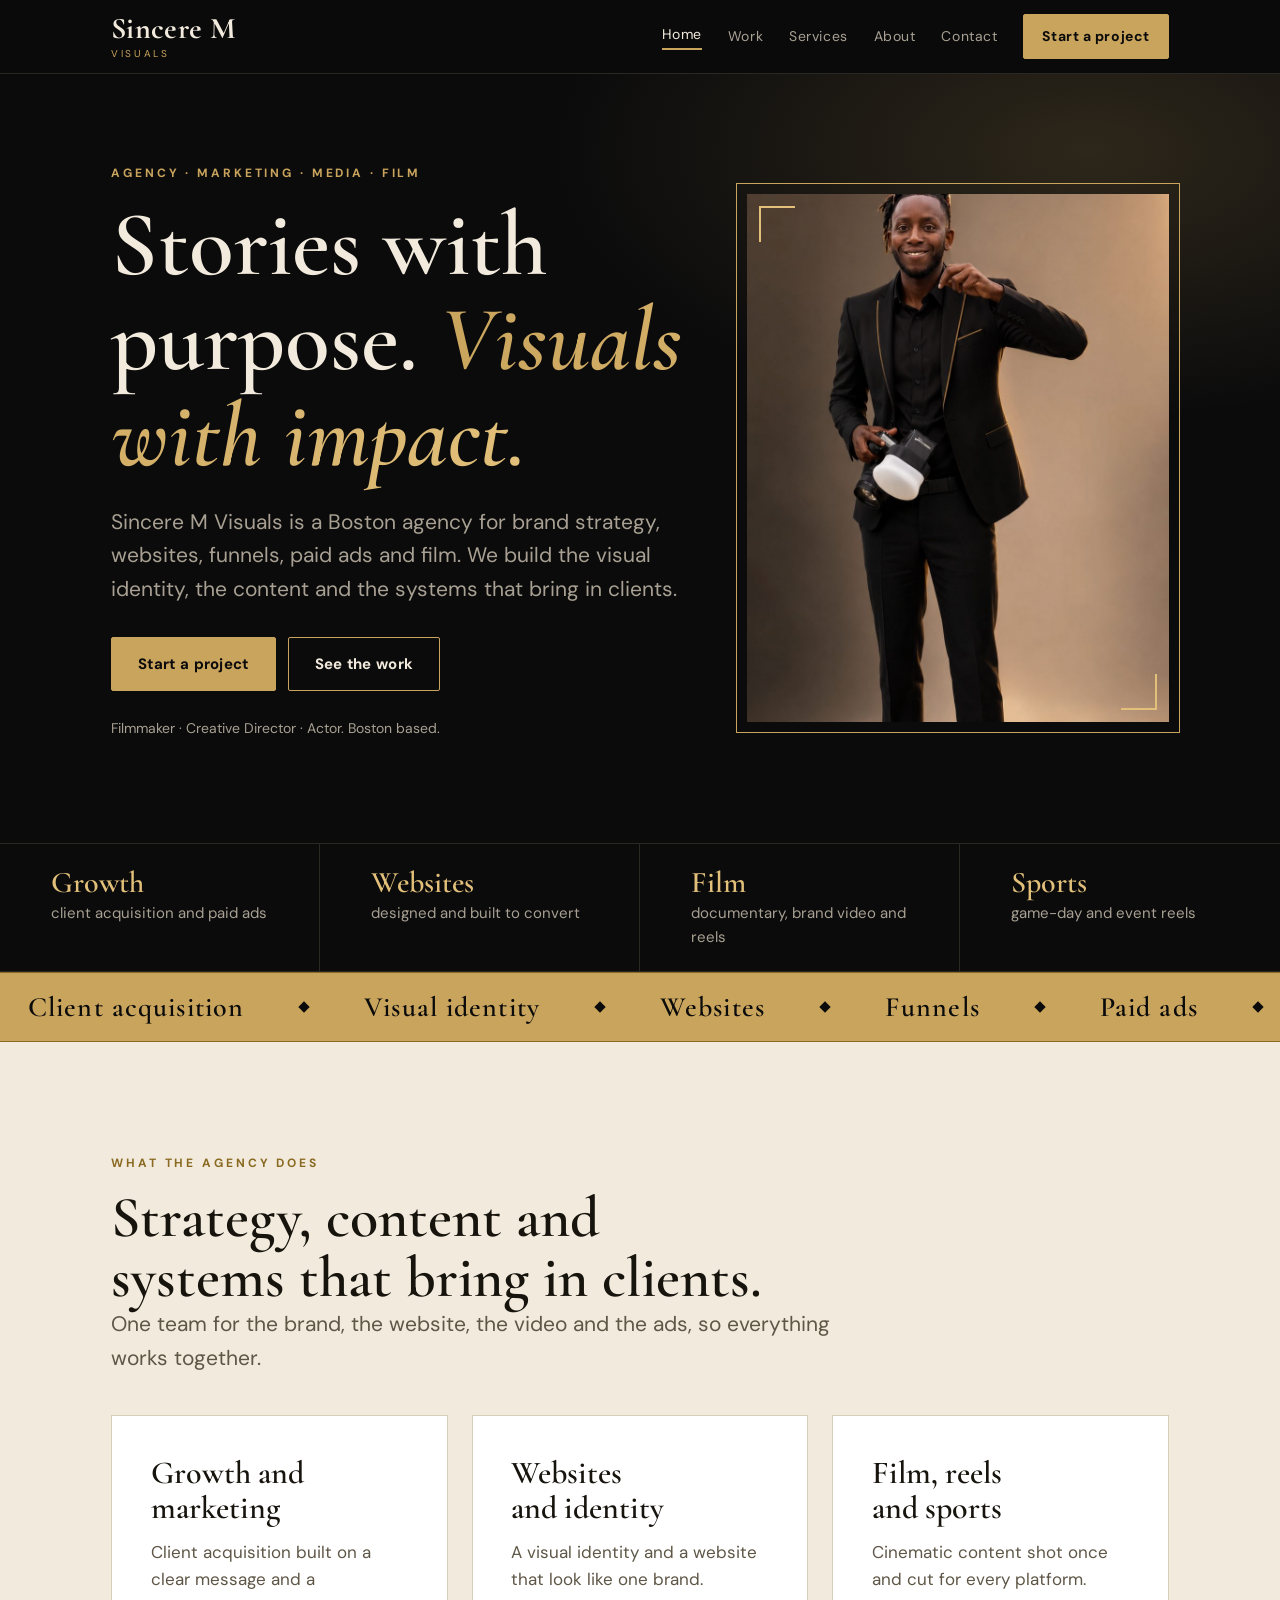
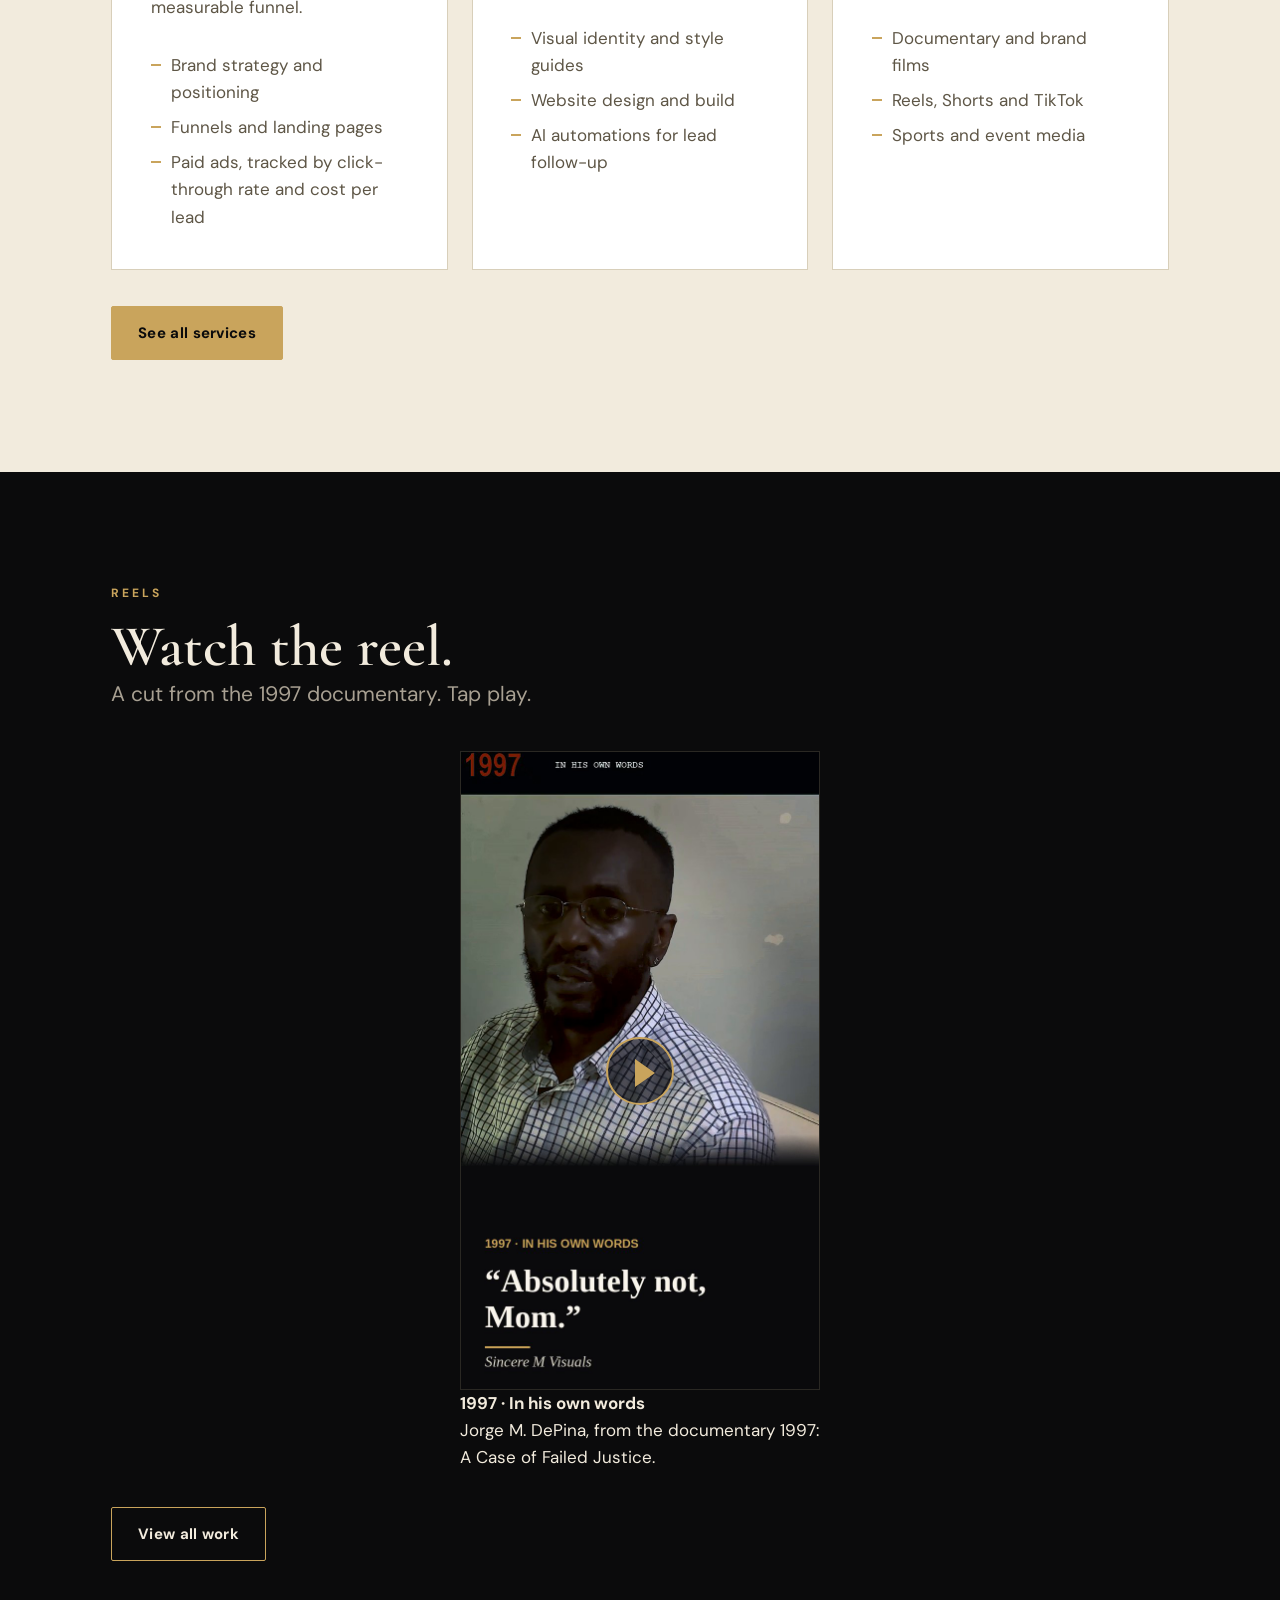
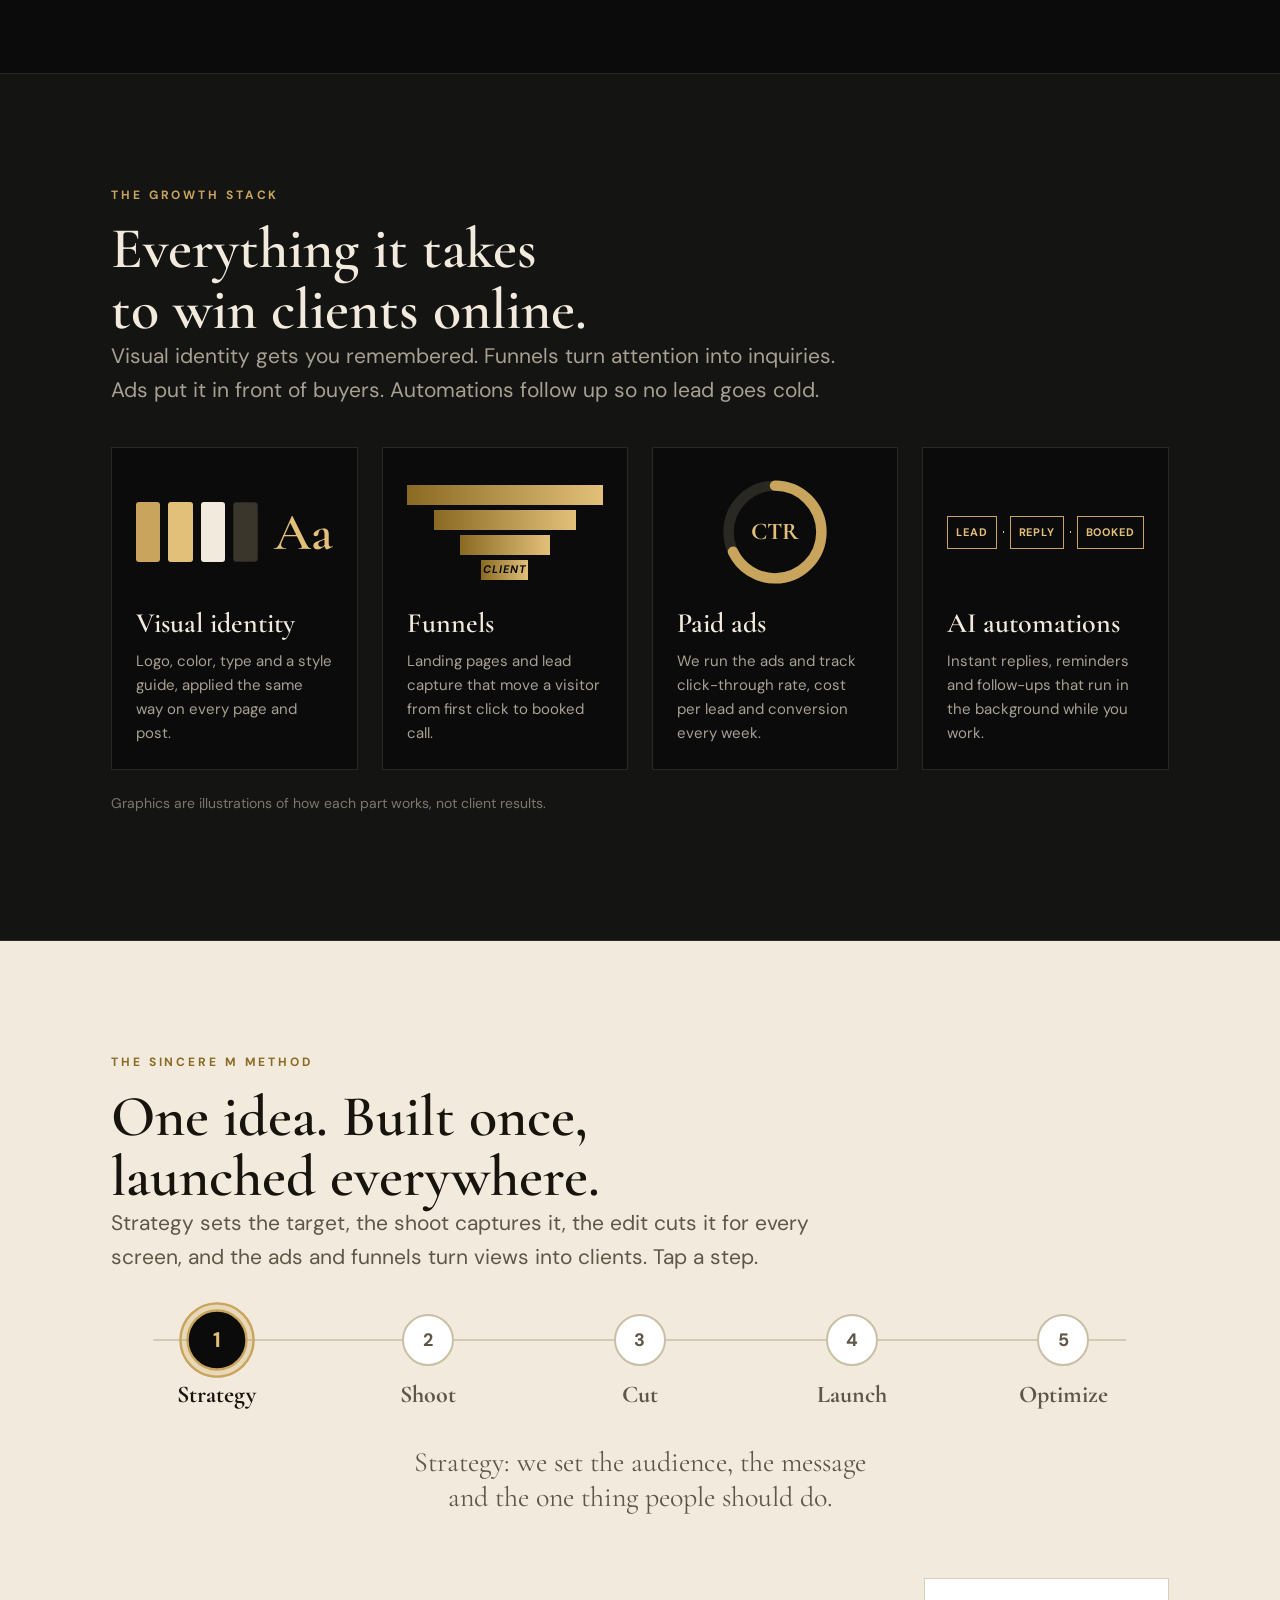
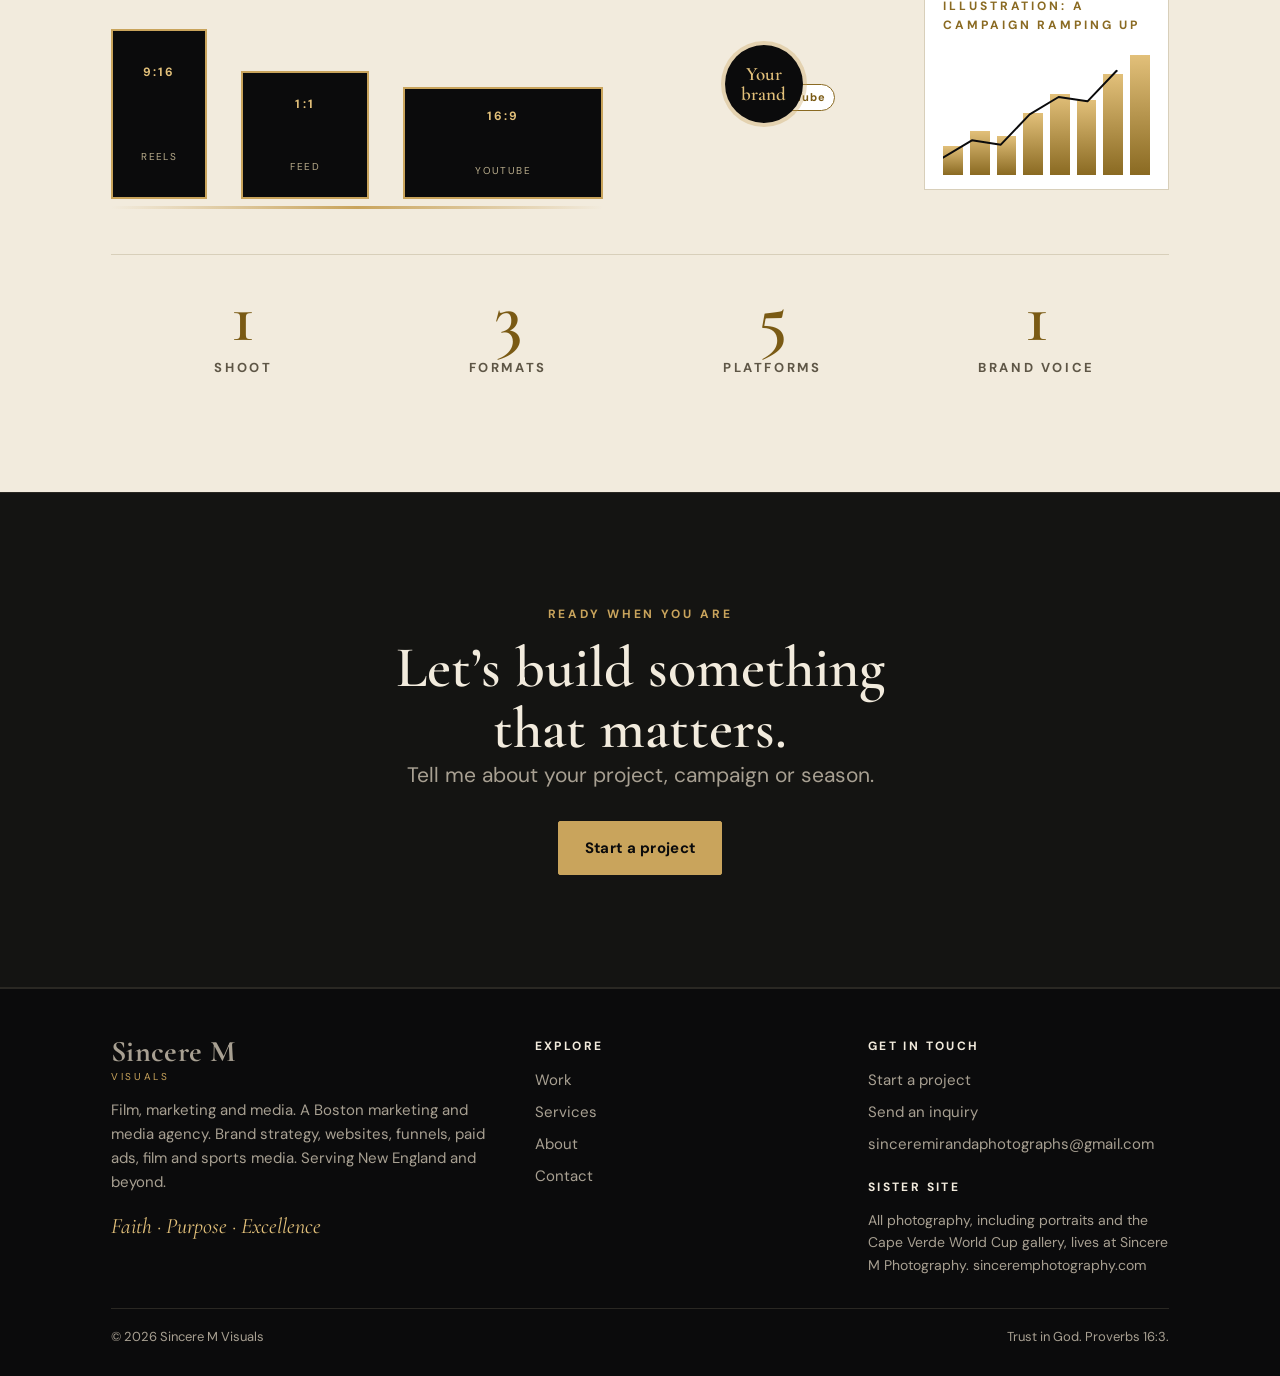
==== sinceremvisuals/index.html @ 5861ddfc "Add files via upload" ====
<!doctype html>
<html lang="en">
<head>
<meta charset="utf-8">
<meta name="viewport" content="width=device-width,initial-scale=1,viewport-fit=cover">
<title>Sincere M Visuals | Boston Marketing, Web and Media Agency</title>
<meta name="description" content="Sincere M Visuals is a Boston agency for brand strategy, websites, funnels, paid ads, film and sports media.">
<link rel="canonical" href="https://www.sinceremvisuals.com/">
<meta property="og:title" content="Sincere M Visuals | Boston Marketing, Web and Media Agency">
<meta property="og:description" content="Sincere M Visuals is a Boston agency for brand strategy, websites, funnels, paid ads, film and sports media.">
<meta property="og:type" content="website">
<meta property="og:image" content="https://www.sinceremvisuals.com/img/portrait.jpg">
<meta name="theme-color" content="#0B0B0C">
<link rel="icon" href="img/logo.png">
<link rel="preconnect" href="https://fonts.googleapis.com"><link rel="preconnect" href="https://fonts.gstatic.com" crossorigin><link rel="stylesheet" href="https://fonts.googleapis.com/css2?family=Cormorant+Garamond:ital,wght@0,500;0,600;0,700;1,500;1,600&family=DM+Sans:wght@400;500;700&display=swap">
<link rel="stylesheet" href="css/style.css">
</head>
<body>
<a class="skip" href="#main">Skip to content</a>

<header class="site"><div class="wrap">
  <a class="brand" href="index.html" aria-label="Sincere M Visuals home"><b>Sincere M</b><small>Visuals</small></a>
  <button class="menu-btn" id="menu-btn" type="button" aria-expanded="false" aria-controls="main-nav">Menu</button>
  <nav class="main" id="main-nav" aria-label="Primary"><a href="index.html" aria-current="page">Home</a><a href="work.html">Work</a><a href="services.html">Services</a><a href="about.html">About</a><a href="contact.html">Contact</a><a class="btn small nav-cta" href="contact.html" style="color:#0B0B0C">Start a project</a></nav>
</div></header>
<main id="main">

<section class="hero"><div class="wrap">
  <div>
    <p class="eyebrow">Agency · Marketing · Media · Film</p>
    <h1>Stories with purpose. <em>Visuals with impact.</em></h1>
    <p class="lede">Sincere M Visuals is a Boston agency for brand strategy, websites, funnels, paid ads and film. We build the visual identity, the content and the systems that bring in clients.</p>
    <div class="row"><a class="btn" href="contact.html">Start a project</a><a class="btn ghost" href="work.html">See the work</a></div>
    <p class="where">Filmmaker · Creative Director · Actor. Boston based.</p>
  </div>
  <div class="frame"><img src="img/portrait.jpg" alt="Sincere M in a black suit holding a camera with a flash" width="900" height="1200"></div>
</div></section>
<div class="facts">
  <div><b>Growth</b>client acquisition and paid ads</div>
  <div><b>Websites</b>designed and built to convert</div>
  <div><b>Film</b>documentary, brand video and reels</div>
  <div><b>Sports</b>game-day and event reels</div>
</div>
<div class="ticker" aria-hidden="true"><div class="tk"><span>Client acquisition</span><span>Visual identity</span><span>Websites</span><span>Funnels</span><span>Paid ads</span><span>Click-through rate</span><span>AI automations</span><span>Film and reels</span><span>Sports media</span><span>Client acquisition</span><span>Visual identity</span><span>Websites</span><span>Funnels</span><span>Paid ads</span><span>Click-through rate</span><span>AI automations</span><span>Film and reels</span><span>Sports media</span></div></div>

<section class="band paper"><div class="wrap">
  <div class="band-head"><p class="eyebrow">What the agency does</p><h2>Strategy, content and systems that bring in clients.</h2>
    <p class="lede">One team for the brand, the website, the video and the ads, so everything works together.</p></div>
  <div class="grid g3">
    <article class="door"><h3>Growth and marketing</h3><p>Client acquisition built on a clear message and a measurable funnel.</p><ul><li>Brand strategy and positioning</li><li>Funnels and landing pages</li><li>Paid ads, tracked by click-through rate and cost per lead</li></ul></article>
    <article class="door"><h3>Websites and identity</h3><p>A visual identity and a website that look like one brand.</p><ul><li>Visual identity and style guides</li><li>Website design and build</li><li>AI automations for lead follow-up</li></ul></article>
    <article class="door"><h3>Film, reels and sports</h3><p>Cinematic content shot once and cut for every platform.</p><ul><li>Documentary and brand films</li><li>Reels, Shorts and TikTok</li><li>Sports and event media</li></ul></article>
  </div>
  <div class="row" style="margin-top:36px"><a class="btn" href="services.html">See all services</a></div>
</div></section>

<section class="band"><div class="wrap">
  <div class="band-head"><p class="eyebrow">Reels</p><h2>Watch the reel.</h2>
    <p class="lede">A cut from the 1997 documentary. Tap play.</p></div>
  <div class="reels"><article class="reel"><div class="rwrap"><button type="button" class="rplay" data-src="img/reel-1997-quote.mp4" data-poster="img/cover-1997-quote.jpg" aria-label="Play reel: “Absolutely not, Mom.”"><img src="img/cover-1997-quote.jpg" alt="Reel cover: “Absolutely not, Mom.”" loading="lazy"><i aria-hidden="true"></i></button></div><p><b>1997 · In his own words</b><br>Jorge M. DePina, from the documentary 1997: A Case of Failed Justice.</p></article></div>
  <div class="row" style="margin-top:36px"><a class="btn ghost" href="work.html">View all work</a></div>
</div></section>

<section class="band alt gstack" id="stack" data-inview><div class="wrap">
  <div class="band-head"><p class="eyebrow">The growth stack</p><h2>Everything it takes to win clients online.</h2>
    <p class="lede">Visual identity gets you remembered. Funnels turn attention into inquiries. Ads put it in front of buyers. Automations follow up so no lead goes cold.</p></div>
  <div class="grid g4 tiles">
    <article class="tile"><div class="viz v-id" aria-hidden="true"><i></i><i></i><i></i><i></i><b>Aa</b></div><h3>Visual identity</h3><p>Logo, color, type and a style guide, applied the same way on every page and post.</p></article>
    <article class="tile"><div class="viz v-fun" aria-hidden="true"><i style="--w:100%"></i><i style="--w:72%"></i><i style="--w:46%"></i><i style="--w:24%"><u>Client</u></i></div><h3>Funnels</h3><p>Landing pages and lead capture that move a visitor from first click to booked call.</p></article>
    <article class="tile"><div class="viz v-ctr" aria-hidden="true"><svg viewBox="0 0 100 100"><circle class="trk" cx="50" cy="50" r="40"/><circle class="arc" cx="50" cy="50" r="40" pathLength="100"/></svg><b>CTR</b></div><h3>Paid ads</h3><p>We run the ads and track click-through rate, cost per lead and conversion every week.</p></article>
    <article class="tile"><div class="viz v-auto" aria-hidden="true"><span>Lead</span><em></em><span>Reply</span><em></em><span>Booked</span></div><h3>AI automations</h3><p>Instant replies, reminders and follow-ups that run in the background while you work.</p></article>
  </div>
  <p class="fine" style="margin-top:22px;opacity:.7">Graphics are illustrations of how each part works, not client results.</p>
</div></section>

<section class="band paper engine" id="engine"><div class="wrap">
  <div class="band-head"><p class="eyebrow">The Sincere M method</p><h2>One idea. Built once, launched everywhere.</h2>
    <p class="lede">Strategy sets the target, the shoot captures it, the edit cuts it for every screen, and the ads and funnels turn views into clients. Tap a step.</p></div>
  <div class="pipe" data-pipe>
    <svg class="pipe-svg" viewBox="0 0 1000 120" preserveAspectRatio="none" aria-hidden="true"><path class="pl-base" d="M40 60 H960"/><path class="pl-fill" d="M40 60 H960" pathLength="100"/></svg>
    <ol class="steps5">
      <li><button type="button" class="node on" data-i="0"><i>1</i><b>Strategy</b></button></li>
      <li><button type="button" class="node" data-i="1"><i>2</i><b>Shoot</b></button></li>
      <li><button type="button" class="node" data-i="2"><i>3</i><b>Cut</b></button></li>
      <li><button type="button" class="node" data-i="3"><i>4</i><b>Launch</b></button></li>
      <li><button type="button" class="node" data-i="4"><i>5</i><b>Optimize</b></button></li>
    </ol>
    <p class="pipe-cap" aria-live="polite" data-cap></p>
  </div>
  <div class="stage">
    <div class="formats live" aria-hidden="true"><div class="fr v"><b>9:16</b><em>Reels</em></div><div class="fr s"><b>1:1</b><em>Feed</em></div><div class="fr w"><b>16:9</b><em>YouTube</em></div><span class="beam"></span></div>
    <div class="reach" aria-hidden="true"><span class="core">Your<br>brand</span><span class="ring r1"></span><span class="ring r2"></span><span class="ring r3"></span>
      <span class="orb o1">Reels</span><span class="orb o2">TikTok</span><span class="orb o3">Shorts</span><span class="orb o4">Feed</span><span class="orb o5">YouTube</span></div>
    <div class="meter" aria-hidden="true"><p class="eyebrow" style="margin:0 0 10px">Illustration: a campaign ramping up</p>
      <div class="bars"><i style="--h:22%"></i><i style="--h:34%"></i><i style="--h:30%"></i><i style="--h:48%"></i><i style="--h:62%"></i><i style="--h:58%"></i><i style="--h:78%"></i><i style="--h:92%"></i></div>
      <svg viewBox="0 0 200 60" class="trend" preserveAspectRatio="none"><polyline points="0,52 28,44 56,46 84,32 112,24 140,26 168,12 200,4" pathLength="100"/></svg></div>
  </div>
  <div class="counts"><div><b data-count="1">0</b><span>shoot</span></div><div><b data-count="3">0</b><span>formats</span></div><div><b data-count="5">0</b><span>platforms</span></div><div><b data-count="1">0</b><span>brand voice</span></div></div>
</div></section>

<section class="band alt cta"><div class="wrap">
  <p class="eyebrow">Ready when you are</p><h2>Let’s build something that matters.</h2><p class="lede" style="margin-inline:auto">Tell me about your project, campaign or season.</p>
  <div class="row"><a class="btn" href="contact.html">Start a project</a></div>
</div></section>
</main>
<footer class="site"><div class="wrap">
  <div class="cols">
    <div><a class="brand" href="index.html"><b>Sincere M</b><small>Visuals</small></a>
      <p style="margin-top:16px">Film, marketing and media. A Boston marketing and media agency. Brand strategy, websites, funnels, paid ads, film and sports media. Serving New England and beyond.</p>
      <p class="faith">Faith · Purpose · Excellence</p></div>
    <div><h4>Explore</h4><ul><li><a href="work.html">Work</a></li><li><a href="services.html">Services</a></li><li><a href="about.html">About</a></li><li><a href="contact.html">Contact</a></li></ul></div>
    <div><h4>Get in touch</h4><ul><li><a href="contact.html">Start a project</a></li><li><a href="contact.html">Send an inquiry</a></li><li>sinceremirandaphotographs@gmail.com</li></ul>
      <h4 style="margin-top:22px">Sister site</h4><p style="font-size:14px;margin:0">All photography, including portraits and the Cape Verde World Cup gallery, lives at Sincere M Photography. <a href="https://www.sinceremphotography.com" target="_blank" rel="noopener">sinceremphotography.com</a></p></div>
  </div>
  <div class="legal"><span>© <span data-year>2026</span> Sincere M Visuals</span><span>Trust in God. Proverbs 16:3.</span></div>
</div></footer>
<script>window.SITE={email:"sinceremirandaphotographs@gmail.com",formEndpoint:""};</script>
<script src="js/site.js"></script>

</body>
</html>
---- sinceremvisuals/css/style.css ----
/* Sincere M site. Black, ivory and gold. Cormorant Garamond for display, DM Sans for text.
   Layout: sticky header, full-width bands that alternate dark and ivory, one wide column (max 1160px). */
:root{
  --bg:#0B0B0C; --bg2:#141412; --line:#2A2823; --ink:#F2EBDD; --muted:#A8A092;
  --gold:#C9A45C; --gold-hi:#E2C07A; --gold-ink:#0B0B0C;
  --paper:#F2EBDD; --paper-ink:#17140E; --paper-muted:#5E5646; --paper-line:#D8CFBA;
  --serif:'Cormorant Garamond',Georgia,serif; --sans:'DM Sans',system-ui,-apple-system,'Segoe UI',sans-serif;
  --pad:clamp(16px,4vw,56px); color-scheme:dark;
}
*{box-sizing:border-box}
html{scroll-behavior:smooth;-webkit-text-size-adjust:100%}
body{margin:0;background:var(--bg);color:var(--ink);font-family:var(--sans);font-size:17px;line-height:1.6}
img,video,svg{max-width:100%;display:block}
a{color:var(--gold)}
[hidden]{display:none!important}
:focus-visible{outline:3px solid var(--gold);outline-offset:3px}
.skip{position:absolute;left:-999px;top:8px;background:var(--gold);color:var(--gold-ink);padding:10px 14px;z-index:100}
.skip:focus{left:8px}
.wrap{max-width:1160px;margin:0 auto;padding-inline:var(--pad)}
h1,h2,h3{font-family:var(--serif);font-weight:600;line-height:1.04;margin:0;text-wrap:balance}
h1{font-size:clamp(44px,7.4vw,92px)}
h2{font-size:clamp(34px,5vw,58px)}
h3{font-size:clamp(24px,3vw,32px);line-height:1.1}
p{margin:0 0 1em;max-width:64ch}
.eyebrow{font-size:12px;letter-spacing:.24em;text-transform:uppercase;color:var(--gold);font-weight:700;margin:0 0 14px}
.lede{font-size:clamp(18px,2vw,21px);color:var(--muted);max-width:56ch}
.rule{width:72px;height:3px;background:var(--gold);margin:20px 0 24px;border:0}

/* Buttons */
.btn{display:inline-block;font:inherit;font-weight:700;font-size:15px;letter-spacing:.02em;text-decoration:none;text-align:center;padding:14px 26px;border:1.5px solid var(--gold);background:var(--gold);color:var(--gold-ink);cursor:pointer;border-radius:2px;transition:background .2s,color .2s}
.btn:hover{background:var(--gold-hi);border-color:var(--gold-hi)}
.btn.ghost{background:transparent;color:var(--ink)}
.btn.ghost:hover{background:var(--gold);color:var(--gold-ink)}
.paper .btn.ghost{color:var(--paper-ink);border-color:var(--paper-ink)}
.paper .btn.ghost:hover{background:var(--paper-ink);color:var(--paper)}
.btn.small{padding:10px 18px;font-size:14px}
.row{display:flex;flex-wrap:wrap;gap:12px;align-items:center}

/* Promo + header */
.promo{display:block;background:var(--gold);color:var(--gold-ink);text-align:center;font-size:14px;font-weight:700;padding:9px var(--pad);text-decoration:none}
.promo:hover{background:var(--gold-hi)}
header.site{position:sticky;top:0;z-index:50;background:rgba(11,11,12,.94);backdrop-filter:blur(8px);border-bottom:1px solid var(--line)}
header.site .wrap{display:flex;align-items:center;justify-content:space-between;gap:16px;padding-block:14px}
.brand{text-decoration:none;color:var(--ink);display:flex;flex-direction:column;line-height:1}
.brand b{font-family:var(--serif);font-size:30px;font-weight:700;letter-spacing:.01em}
.brand small{font-size:10px;letter-spacing:.26em;text-transform:uppercase;color:var(--gold);margin-top:5px}
nav.main{display:flex;gap:26px;align-items:center}
nav.main a{color:var(--muted);text-decoration:none;font-size:14px;letter-spacing:.04em}
nav.main a:hover,nav.main a[aria-current="page"]{color:var(--ink)}
nav.main a[aria-current="page"]{border-bottom:2px solid var(--gold);padding-bottom:3px}
.menu-btn{display:none;font:inherit;background:none;color:var(--ink);border:1px solid var(--line);padding:9px 14px;cursor:pointer}
@media(max-width:940px){
  .menu-btn{display:block}
  nav.main{display:none;position:absolute;left:0;right:0;top:100%;flex-direction:column;align-items:stretch;gap:0;background:var(--bg);border-bottom:1px solid var(--line);padding:8px var(--pad) 18px}
  nav.main.open{display:flex}
  nav.main a{padding:14px 0;border-bottom:1px solid var(--line);font-size:16px}
  nav.main a[aria-current="page"]{border-bottom:1px solid var(--line);color:var(--gold)}
  header.site .btn.nav-cta{display:none}
}

/* Bands */
.band{padding-block:clamp(56px,9vw,112px)}
.band.alt{background:var(--bg2);border-block:1px solid var(--line)}
.band.paper{background:var(--paper);color:var(--paper-ink)}
.paper .lede,.paper p{color:var(--paper-muted)}
.paper h2,.paper h3{color:var(--paper-ink)}
.paper .eyebrow{color:#8A6A22}
.paper a:not(.btn){color:#7A5A14}
.paper .rule{background:#8A6A22}
.band-head{margin-bottom:40px;max-width:760px}

/* Hero */
.hero{padding-block:clamp(40px,7vw,96px) clamp(48px,7vw,96px);background:radial-gradient(60% 50% at 85% 10%,rgba(201,164,92,.18),transparent 70%),var(--bg)}
.hero .wrap{display:grid;grid-template-columns:minmax(0,1.15fr) minmax(0,.85fr);gap:clamp(28px,5vw,72px);align-items:center}
@media(max-width:860px){.hero .wrap{grid-template-columns:minmax(0,1fr)}.hero .frame{order:-1;max-width:420px;margin-inline:auto}}
.hero h1 em{font-style:italic;color:var(--gold)}
.hero .lede{margin-block:22px 30px}
.hero .where{margin-top:26px;font-size:14px;color:var(--muted)}
.frame{position:relative;aspect-ratio:4/5;outline:1px solid var(--gold);outline-offset:10px;background:#111;overflow:hidden}
.frame img{width:100%;height:100%;object-fit:cover;object-position:50% 20%}
.frame.sq{aspect-ratio:1/1}

/* Facts strip */
.facts{display:grid;grid-template-columns:repeat(auto-fit,minmax(200px,1fr));border-block:1px solid var(--line);background:var(--bg)}
.facts div{padding:22px var(--pad);border-right:1px solid var(--line);font-size:15px;color:var(--muted)}
.facts div:last-child{border-right:0}
.facts b{display:block;font-family:var(--serif);font-size:30px;color:var(--gold-hi);line-height:1.1;margin-bottom:2px;font-weight:600}

/* Cards and grids */
.grid{display:grid;gap:24px}
.g2{grid-template-columns:repeat(2,minmax(0,1fr))}
.g3{grid-template-columns:repeat(3,minmax(0,1fr))}
.g4{grid-template-columns:repeat(4,minmax(0,1fr))}
@media(max-width:900px){.g3,.g4{grid-template-columns:repeat(2,minmax(0,1fr))}}
@media(max-width:620px){.g2,.g3,.g4{grid-template-columns:minmax(0,1fr)}}
.door{border:1px solid var(--line);padding:clamp(24px,3vw,40px);display:flex;flex-direction:column;gap:14px;background:var(--bg2)}
.paper .door{background:#fff;border-color:var(--paper-line)}
.door ul{margin:0;padding:0;list-style:none;display:grid;gap:8px}
.door li{padding-left:20px;position:relative;color:var(--muted)}
.paper .door li{color:var(--paper-muted)}
.door li:before{content:"";position:absolute;left:0;top:.72em;width:10px;height:2px;background:var(--gold)}
.door .btn{align-self:flex-start;margin-top:auto}
.work-card{display:flex;flex-direction:column;gap:12px;text-decoration:none;color:var(--ink)}
.work-card .ph{aspect-ratio:4/5;overflow:hidden;border:1px solid var(--line);background:#111}
.work-card img{width:100%;height:100%;object-fit:cover;transition:transform .5s}
.work-card:hover img{transform:scale(1.04)}
.work-card .k{font-size:12px;letter-spacing:.2em;text-transform:uppercase;color:var(--gold)}
.work-card h3{font-size:28px}
.work-card p{color:var(--muted);margin:0;font-size:15px}
.price-tile{border-top:3px solid var(--gold);padding-top:14px}
.price-tile b{display:block;font-family:var(--serif);font-size:44px;line-height:1;font-weight:600}
.price-tile span{color:var(--muted);font-size:15px}
.paper .price-tile span{color:var(--paper-muted)}

/* Split sections */
.split{display:grid;grid-template-columns:minmax(0,1fr) minmax(0,1fr);gap:clamp(28px,5vw,72px);align-items:center}
.split.top{align-items:start}
@media(max-width:820px){.split{grid-template-columns:minmax(0,1fr)}}
.photo{border:1px solid var(--line);overflow:hidden;background:#111}
.photo img{width:100%;height:auto}
.quote{font-family:var(--serif);font-style:italic;font-size:clamp(26px,3.4vw,40px);line-height:1.15;color:var(--gold-hi);margin:0;max-width:30ch}
.paper .quote{color:#7A5A14}

/* Page title */
.pagehead{padding-block:clamp(48px,8vw,104px) clamp(32px,5vw,56px);border-bottom:1px solid var(--line);background:radial-gradient(55% 60% at 90% 0%,rgba(201,164,92,.14),transparent 70%),var(--bg)}
.pagehead h1{font-size:clamp(42px,6.4vw,80px)}

/* Gallery */
.masonry{columns:3 260px;column-gap:16px}
.masonry figure{margin:0 0 16px;break-inside:avoid;border:1px solid var(--line);background:#111;cursor:zoom-in;position:relative}
.masonry img{width:100%;height:auto}
.masonry figcaption{position:absolute;left:0;right:0;bottom:0;padding:22px 12px 10px;font-size:12px;letter-spacing:.14em;text-transform:uppercase;background:linear-gradient(transparent,rgba(0,0,0,.82));opacity:0;transition:opacity .2s}
.masonry figure:hover figcaption,.masonry figure:focus-within figcaption{opacity:1}
.lb{position:fixed;inset:0;background:rgba(0,0,0,.94);z-index:200;display:flex;align-items:center;justify-content:center;padding:24px}
.lb img{max-height:92vh;max-width:94vw;width:auto}
.lb button{position:absolute;top:14px;right:14px;font:inherit;background:var(--gold);color:var(--gold-ink);border:0;padding:10px 16px;cursor:pointer;font-weight:700}
.strip{display:flex;gap:14px;overflow-x:auto;scroll-snap-type:x mandatory;padding-bottom:14px}
.strip figure{flex:0 0 min(76%,320px);scroll-snap-align:start;margin:0;border:1px solid var(--line)}
.strip img{aspect-ratio:4/5;object-fit:cover;width:100%;height:auto}
.vid{max-width:380px;width:100%;border:1px solid var(--line);background:#000}
.vid video{width:100%;aspect-ratio:9/16;background:#000}

/* Packages */
.pk{display:grid;gap:20px;grid-template-columns:repeat(3,minmax(0,1fr));align-items:stretch}
@media(max-width:900px){.pk{grid-template-columns:minmax(0,1fr)}}
.pkg{border:1px solid var(--line);padding:30px 26px;display:flex;flex-direction:column;gap:14px;position:relative;background:var(--bg2)}
.paper .pkg{background:#fff;border-color:var(--paper-line)}
.pkg.feat{background:var(--gold);color:var(--gold-ink);border-color:var(--gold)}
.pkg.feat p,.pkg.feat li{color:var(--gold-ink)}
.pkg .tag{font-size:12px;letter-spacing:.2em;text-transform:uppercase;font-weight:700;color:var(--gold)}
.pkg.feat .tag{color:var(--gold-ink)}
.paper .pkg .tag{color:#8A6A22}
.pkg.feat .tag{color:var(--gold-ink)!important}
.price{font-family:var(--serif);font-size:48px;line-height:1;font-weight:600}
.price small{font-family:var(--sans);font-size:15px;font-weight:400;opacity:.75}
.pkg ul{list-style:none;margin:0;padding:0;display:grid;gap:8px;font-size:15.5px}
.pkg li{padding-left:20px;position:relative;color:var(--muted)}
.paper .pkg li{color:var(--paper-muted)}
.pkg li:before{content:"";position:absolute;left:0;top:.72em;width:10px;height:2px;background:currentColor}
.pkg .btn{margin-top:auto}
.pkg.feat .btn{background:var(--gold-ink);color:var(--ink);border-color:var(--gold-ink)}
.addons{display:grid;grid-template-columns:repeat(auto-fit,minmax(240px,1fr));gap:10px;margin-top:26px}
.addon{display:flex;justify-content:space-between;gap:12px;border:1px solid var(--line);padding:14px 16px;font-size:15px}
.addon span{color:var(--gold-hi);font-family:var(--serif);font-size:20px;font-weight:600;white-space:nowrap}
.fine{font-size:14px;color:var(--muted)}
.paper .fine{color:var(--paper-muted)}

/* Forms */
form.f{display:grid;grid-template-columns:minmax(0,1fr) minmax(0,1fr);gap:0 clamp(24px,4vw,48px);align-items:start}
@media(max-width:820px){form.f{grid-template-columns:minmax(0,1fr)}}
.col{display:flex;flex-direction:column;gap:20px;min-width:0}
.col>h2,.fhead{font-family:var(--sans);font-size:12px;letter-spacing:.24em;text-transform:uppercase;color:var(--gold);font-weight:700;margin:0;padding-bottom:10px;border-bottom:1px solid var(--line)}
@media(max-width:820px){.col+.col{margin-top:24px}}
.q{display:flex;flex-direction:column;gap:8px;border:0;padding:0;margin:0;min-width:0}
.q>label,.q>legend{font-weight:500;padding:0}
.q .n{color:var(--gold);margin-right:6px}
.req{color:var(--gold)}
input[type=text],input[type=email],input[type=tel],input[type=date],select,textarea{font:inherit;color:var(--ink);background:var(--bg);border:1px solid var(--line);border-radius:2px;padding:12px;width:100%;min-width:0}
textarea{min-height:96px;resize:vertical}
.opts{display:grid;grid-template-columns:repeat(auto-fit,minmax(150px,1fr));gap:8px 16px}
.opts label{display:flex;gap:10px;align-items:center;font-size:15px;cursor:pointer}
input[type=checkbox]{appearance:none;width:20px;height:20px;border:1.5px solid var(--gold);background:var(--bg);border-radius:2px;flex:none;display:grid;place-content:center;margin:0}
input[type=checkbox]:checked{background:var(--gold)}
input[type=checkbox]:checked::after{content:"";width:5px;height:10px;border:solid var(--gold-ink);border-width:0 2px 2px 0;transform:rotate(45deg) translate(-1px,-1px)}
.hint{color:var(--muted);font-size:14px;margin:0}
.err{color:#F08A6B;font-size:14px;margin:0}
.submit{grid-column:1/-1;display:flex;flex-wrap:wrap;gap:16px;align-items:center;margin-top:28px}
.done{background:var(--bg2);border:1px solid var(--gold);padding:24px;display:grid;gap:14px}
.done pre{background:var(--bg);border:1px solid var(--line);padding:14px;margin:0;white-space:pre-wrap;overflow-wrap:anywhere;font:inherit;font-size:14px;max-height:320px;overflow:auto}
.steps{display:grid;grid-template-columns:repeat(auto-fit,minmax(190px,1fr));gap:16px;margin:0 0 40px;padding:0;list-style:none}
.steps li{border-top:3px solid var(--gold);padding-top:10px;font-size:15px}
.steps b{display:block;font-family:var(--serif);font-size:26px;color:var(--gold);line-height:1}
.note{background:var(--bg2);border:1px solid var(--line);border-left:4px solid var(--gold);padding:18px 20px;margin-top:28px}

/* CTA + footer */
.cta{text-align:center}
.cta h2{max-width:20ch;margin-inline:auto}
.cta p{margin-inline:auto}
.cta .row{justify-content:center;margin-top:28px}
footer.site{border-top:1px solid var(--line);padding-block:48px 28px;color:var(--muted);font-size:15px}
footer.site .cols{display:grid;grid-template-columns:1.3fr 1fr 1fr;gap:32px}
@media(max-width:760px){footer.site .cols{grid-template-columns:minmax(0,1fr)}}
footer.site h4{font-size:12px;letter-spacing:.2em;text-transform:uppercase;color:var(--ink);margin:0 0 12px}
footer.site ul{list-style:none;margin:0;padding:0;display:grid;gap:8px}
footer.site a{color:var(--muted);text-decoration:none}
footer.site a:hover{color:var(--gold-hi)}
footer.site .faith{font-family:var(--serif);font-style:italic;font-size:22px;color:var(--gold-hi);margin-top:10px}
footer.site .legal{margin-top:32px;padding-top:18px;border-top:1px solid var(--line);font-size:13px;display:flex;flex-wrap:wrap;justify-content:space-between;gap:8px}

/* Shop */
.sample{background:var(--gold);color:var(--gold-ink);font-size:13px;font-weight:700;padding:8px var(--pad);text-align:center}
.rail{display:flex;gap:8px;flex-wrap:wrap;margin-bottom:24px}
.rail button{font:inherit;font-size:14px;color:var(--muted);background:none;border:1px solid var(--line);padding:8px 16px;border-radius:999px;cursor:pointer}
.rail button[aria-pressed="true"]{background:var(--gold);color:var(--gold-ink);border-color:var(--gold);font-weight:700}
.pgrid{display:grid;grid-template-columns:repeat(auto-fill,minmax(230px,1fr));gap:24px}
.pcard{display:flex;flex-direction:column;gap:10px;text-decoration:none;color:var(--ink);min-width:0}
.pcard .cov{border:1px solid var(--line);overflow:hidden;transition:transform .2s,border-color .2s}
.pcard:hover .cov{transform:translateY(-4px);border-color:var(--gold)}
.pcard .tag{font-size:12px;letter-spacing:.16em;text-transform:uppercase;color:var(--muted)}
.pcard h3{font-size:24px}
.pr{display:flex;gap:10px;align-items:baseline}
.pr b{font-size:20px}
.pr s{color:var(--muted);font-size:15px}
.badge{font-size:11px;letter-spacing:.14em;text-transform:uppercase;color:var(--gold-ink);background:var(--gold);padding:3px 8px;font-weight:700}
.pp{display:grid;grid-template-columns:minmax(0,1.1fr) minmax(0,1fr);gap:48px;align-items:start}
@media(max-width:820px){.pp{grid-template-columns:minmax(0,1fr);gap:28px}}
.pp .cov{border:1px solid var(--line)}
.buy{display:flex;flex-direction:column;gap:18px;min-width:0}
.buy .btn{width:100%}
.msg{background:var(--bg2);border:1px solid var(--gold);padding:12px 14px;font-size:14px}
.sec{border-top:1px solid var(--line);padding-block:26px;display:grid;grid-template-columns:minmax(0,220px) minmax(0,1fr);gap:16px 40px;margin-top:8px}
@media(max-width:700px){.sec{grid-template-columns:minmax(0,1fr)}}
.sec h2{font-size:30px}
.sec ul{margin:0;padding-left:20px;display:grid;gap:6px}
dl.spec{display:grid;grid-template-columns:auto 1fr;gap:8px 20px;margin:0;font-size:15px}
dl.spec dt{color:var(--muted)} dl.spec dd{margin:0}
details{border-bottom:1px solid var(--line);padding-block:14px}
summary{cursor:pointer;font-weight:500}
details p{color:var(--muted);margin:8px 0 0}
@media(prefers-reduced-motion:reduce){html{scroll-behavior:auto}.work-card img,.pcard .cov{transition:none}}
.cvg figure:target{outline:3px solid var(--gold);outline-offset:3px}

.reels{display:grid;grid-template-columns:minmax(0,360px);justify-content:center;gap:clamp(16px,2.4vw,32px)}
.reel .rwrap{border:1px solid var(--line);background:#000}
.reel video,.reel .rplay img{display:block;width:100%;aspect-ratio:9/16;background:#000;object-fit:cover}
.rplay{position:relative;display:block;width:100%;padding:0;border:0;background:#000;cursor:pointer}
.rplay i{position:absolute;left:50%;top:50%;width:68px;height:68px;margin:-34px 0 0 -34px;border-radius:50%;background:rgba(10,10,12,.62);border:2px solid var(--gold);transition:transform .25s}
.rplay i:after{content:'';position:absolute;left:27px;top:20px;border-left:20px solid var(--gold);border-top:14px solid transparent;border-bottom:14px solid transparent}
.rplay:hover i,.rplay:focus-visible i{transform:scale(1.1)}
.reel .k{display:block;margin-top:14px}
.reel h3{margin:6px 0 6px}
.reel p{margin:0}

/* Visuals-only: format frames */
.formats{display:flex;align-items:flex-end;justify-content:center;gap:clamp(14px,3vw,34px);height:230px}
.fr{border:2px solid #8A6A22;position:relative;display:grid;place-items:center;font-size:12px;letter-spacing:.18em;color:#7A5A14;background:#fff}
.fr b{font-weight:700}
.fr.v{width:96px;height:170px}.fr.s{width:128px;height:128px}.fr.w{width:200px;height:112px}
@media(max-width:480px){.fr.v{width:70px;height:124px}.fr.s{width:88px;height:88px}.fr.w{width:120px;height:68px}.formats{height:170px}}

/* ===== Visuals motion graphics ===== */
.ticker{overflow:hidden;background:var(--gold);color:var(--gold-ink);border-block:1px solid #8A6A22}
.tk{display:flex;width:max-content;animation:tk 38s linear infinite}
.ticker:hover .tk{animation-play-state:paused}
.tk span{font-family:var(--serif);font-size:clamp(20px,2.6vw,28px);font-weight:600;letter-spacing:.04em;padding:12px 28px;white-space:nowrap;display:flex;align-items:center;gap:56px}
.tk span:after{content:"";width:8px;height:8px;background:var(--gold-ink);transform:rotate(45deg);display:block}
@keyframes tk{to{transform:translateX(-50%)}}

.hero .frame{position:relative;overflow:hidden}
.hero .frame:before,.hero .frame:after{content:"";position:absolute;width:34px;height:34px;border:2px solid var(--gold-hi);z-index:2;pointer-events:none;animation:brk 3.2s ease-in-out infinite}
.hero .frame:before{left:12px;top:12px;border-right:0;border-bottom:0}
.hero .frame:after{right:12px;bottom:12px;border-left:0;border-top:0}
@keyframes brk{50%{transform:scale(1.18);opacity:.6}}
.hero .frame img{transition:transform .5s ease;will-change:transform}
.hero .frame .sweep{position:absolute;inset:0;background:linear-gradient(105deg,transparent 40%,rgba(226,192,122,.28) 50%,transparent 60%);transform:translateX(-120%);animation:sweep 5.5s ease-in-out infinite;pointer-events:none;z-index:1}
@keyframes sweep{55%,100%{transform:translateX(120%)}}
.hero h1 em{background:linear-gradient(90deg,var(--gold) 0%,var(--gold-hi) 40%,#fff3d6 50%,var(--gold-hi) 60%,var(--gold) 100%);background-size:250% 100%;-webkit-background-clip:text;background-clip:text;color:transparent;animation:shine 6s linear infinite}
@keyframes shine{to{background-position:-250% 0}}

.engine .lede{max-width:60ch}
.pipe{position:relative;margin-bottom:44px}
.pipe-svg{position:absolute;left:0;right:0;top:-4px;width:100%;height:60px;pointer-events:none}
.pl-base{stroke:#C9BFA6;stroke-width:3;fill:none}
.pl-fill{stroke:#8A6A22;stroke-width:4;fill:none;stroke-dasharray:100;stroke-dashoffset:100;transition:stroke-dashoffset .7s ease}
.steps5{list-style:none;margin:0;padding:0;display:grid;grid-template-columns:repeat(5,1fr);position:relative}
.node{all:unset;cursor:pointer;display:flex;flex-direction:column;align-items:center;gap:10px;width:100%;text-align:center}
.node i{font-style:normal;font-weight:700;width:52px;height:52px;border-radius:50%;display:grid;place-items:center;background:#fff;border:2px solid #C9BFA6;color:var(--paper-muted);font-size:18px;transition:all .35s;position:relative}
.node b{font-family:var(--serif);font-size:clamp(17px,2.2vw,24px);color:var(--paper-muted);transition:color .3s}
.node:hover i{border-color:#8A6A22;transform:translateY(-3px)}
.node.done i{background:#8A6A22;border-color:#8A6A22;color:#fff}
.node.on i{background:var(--bg);border-color:var(--gold);color:var(--gold-hi);transform:scale(1.18);box-shadow:0 0 0 6px rgba(201,164,92,.28)}
.node.on i:after{content:"";position:absolute;inset:-8px;border-radius:50%;border:2px solid var(--gold);animation:ping 1.8s ease-out infinite}
.node.on b{color:var(--paper-ink)}
.node:focus-visible i{outline:3px solid #8A6A22;outline-offset:4px}
@keyframes ping{to{transform:scale(1.5);opacity:0}}
.pipe-cap{margin:30px auto 0;text-align:center;font-family:var(--serif);font-size:clamp(20px,2.6vw,28px);line-height:1.25;color:var(--paper-ink);max-width:36ch;min-height:2.6em;transition:opacity .3s}

.stage{display:grid;grid-template-columns:1.15fr 1fr 1fr;gap:clamp(18px,3vw,40px);align-items:center;margin-top:12px}
.stage .formats{height:230px;position:relative}
.formats.live .fr{background:var(--bg);border-color:var(--gold);color:var(--gold-hi);flex-direction:column;gap:2px;animation:rise 4.5s ease-in-out infinite;transition:transform .3s}
.formats.live .fr em{font-style:normal;font-size:10px;letter-spacing:.14em;text-transform:uppercase;color:#d8c9a2;opacity:.85}
.formats.live .fr.s{animation-delay:.5s}.formats.live .fr.w{animation-delay:1s}
.formats.live .fr:hover{transform:translateY(-8px) scale(1.06)}
@keyframes rise{0%,100%{transform:translateY(0)}50%{transform:translateY(-10px)}}
.formats.live .beam{position:absolute;left:0;right:0;bottom:-10px;height:3px;background:linear-gradient(90deg,transparent,var(--gold),transparent);animation:beam 3s ease-in-out infinite}
@keyframes beam{50%{opacity:.25;transform:scaleX(.6)}}

.reach{position:relative;aspect-ratio:1;max-width:260px;width:100%;margin:0 auto}
.reach .core{position:absolute;inset:34%;border-radius:50%;background:var(--bg);color:var(--gold-hi);display:grid;place-items:center;text-align:center;font-family:var(--serif);font-size:clamp(14px,1.7vw,19px);line-height:1.05;font-weight:600;z-index:2;box-shadow:0 0 0 4px rgba(201,164,92,.35)}
.reach .ring{position:absolute;inset:0;border:2px solid #8A6A22;border-radius:50%;opacity:0;animation:rip 4.5s ease-out infinite}
.reach .r2{animation-delay:1.5s}.reach .r3{animation-delay:3s}
@keyframes rip{0%{transform:scale(.3);opacity:.9}100%{transform:scale(1);opacity:0}}
.reach .orb{position:absolute;left:50%;top:50%;font-size:11px;font-weight:700;letter-spacing:.06em;background:#fff;border:1.5px solid #8A6A22;color:#7A5A14;padding:4px 9px;border-radius:99px;white-space:nowrap;animation:orbit 18s linear infinite;animation-delay:calc(var(--d)*-3.6s)}
.reach .o1{--d:0}.reach .o2{--d:1}.reach .o3{--d:2}.reach .o4{--d:3}.reach .o5{--d:4}
.reach:hover .orb{animation-play-state:paused}
@keyframes orbit{from{transform:translate(-50%,-50%) rotate(0) translateX(clamp(96px,11vw,122px)) rotate(0)}to{transform:translate(-50%,-50%) rotate(360deg) translateX(clamp(96px,11vw,122px)) rotate(-360deg)}}

.meter{background:#fff;border:1px solid var(--paper-line);padding:18px 18px 14px;position:relative}
.bars{display:flex;align-items:flex-end;gap:7px;height:130px}
.bars i{flex:1;background:linear-gradient(var(--gold-hi),#8A6A22);height:0;transition:height 1s cubic-bezier(.2,.8,.2,1)}
.engine.in .bars i{height:var(--h)}
.bars i:nth-child(2){transition-delay:.08s}.bars i:nth-child(3){transition-delay:.16s}.bars i:nth-child(4){transition-delay:.24s}.bars i:nth-child(5){transition-delay:.32s}.bars i:nth-child(6){transition-delay:.4s}.bars i:nth-child(7){transition-delay:.48s}.bars i:nth-child(8){transition-delay:.56s}
.trend{position:absolute;left:18px;right:18px;bottom:14px;height:130px;width:calc(100% - 36px);pointer-events:none}
.trend polyline{fill:none;stroke:var(--bg);stroke-width:2;stroke-linecap:round;stroke-linejoin:round;stroke-dasharray:100;stroke-dashoffset:100;vector-effect:non-scaling-stroke}
.engine.in .trend polyline{animation:draw 2.4s .5s ease forwards}
@keyframes draw{to{stroke-dashoffset:0}}
.trend{preserveAspectRatio:none}
.counts{display:grid;grid-template-columns:repeat(4,1fr);gap:0;margin-top:48px;border-top:1px solid var(--paper-line);padding-top:26px;text-align:center}
.counts b{display:block;font-family:var(--serif);font-size:clamp(40px,6vw,72px);line-height:1;color:#7A5A14;font-weight:600}
.counts span{font-size:13px;letter-spacing:.2em;text-transform:uppercase;color:var(--paper-muted);font-weight:700}

.ico{display:block;width:48px;height:48px;color:var(--gold)}
.ico svg{width:100%;height:100%;fill:none;stroke:currentColor;stroke-width:2.2;stroke-linecap:round;stroke-linejoin:round}
.ico *{stroke-dasharray:140;stroke-dashoffset:140;transition:stroke-dashoffset 1.3s ease}
.rv-in .ico *,.pop .door:hover .ico *{stroke-dashoffset:0}
.pop .door{transition:transform .3s,border-color .3s,box-shadow .3s}
.pop .door:hover{transform:translateY(-6px);border-color:var(--gold);box-shadow:0 14px 34px rgba(0,0,0,.35)}
.work-card,.door{transition:transform .3s,border-color .3s}
.work-card:hover{transform:translateY(-6px)}

.rv{opacity:0;transform:translateY(26px);transition:opacity .8s ease,transform .8s ease}
.rv.rv-in{opacity:1;transform:none}
@media(max-width:860px){.stage{grid-template-columns:1fr}.counts{grid-template-columns:repeat(2,1fr);row-gap:24px}.pipe-svg{display:none}.steps5{grid-template-columns:repeat(5,minmax(0,1fr))}.node i{width:42px;height:42px;font-size:15px}}
@media(prefers-reduced-motion:reduce){.tk,.hero .frame:before,.hero .frame:after,.hero .frame .sweep,.hero h1 em,.node.on i:after,.formats.live .fr,.formats.live .beam,.reach .ring,.reach .orb{animation:none!important}.rv{opacity:1;transform:none;transition:none}.engine .bars i{height:var(--h)}.trend polyline{stroke-dashoffset:0;animation:none!important}.ico *{stroke-dashoffset:0}.reach .ring{opacity:.4;transform:scale(.8)}.reach .orb{position:static;display:inline-block;margin:4px;transform:none}}

/* ===== agency additions ===== */
.grid.g4{display:grid;grid-template-columns:repeat(4,minmax(0,1fr));gap:clamp(14px,2vw,24px)}
@media(max-width:980px){.grid.g4{grid-template-columns:repeat(2,minmax(0,1fr))}}
@media(max-width:560px){.grid.g4{grid-template-columns:minmax(0,1fr)}}
.tile{border:1px solid var(--line);background:var(--bg);padding:24px;display:flex;flex-direction:column;gap:10px;transition:transform .3s,border-color .3s}
.tile:hover{transform:translateY(-6px);border-color:var(--gold)}
.tile h3{font-size:clamp(22px,2.4vw,28px)}.tile p{font-size:15px;color:var(--muted);margin:0}
.viz{height:120px;display:flex;align-items:center;justify-content:center;gap:8px;margin-bottom:6px;position:relative}
.v-id i{width:30px;height:60px;border-radius:3px;animation:swatch 4s ease-in-out infinite}
.v-id i:nth-child(1){background:var(--gold)}.v-id i:nth-child(2){background:var(--gold-hi);animation-delay:.3s}.v-id i:nth-child(3){background:#f2ebdd;animation-delay:.6s}.v-id i:nth-child(4){background:#3a362c;animation-delay:.9s;border:1px solid var(--line)}
.v-id b{font-family:var(--serif);font-size:52px;color:var(--gold-hi);margin-left:8px;font-weight:600;animation:fadepulse 4s ease-in-out infinite}
@keyframes swatch{50%{transform:translateY(-12px) scaleY(1.15)}}
@keyframes fadepulse{50%{opacity:.55}}
.v-fun{flex-direction:column;gap:5px}
.v-fun i{display:block;height:20px;width:0;background:linear-gradient(90deg,#8A6A22,var(--gold-hi));position:relative;transition:width 1s cubic-bezier(.2,.8,.2,1)}
.gstack.in .v-fun i{width:var(--w)}
.v-fun i:nth-child(2){transition-delay:.15s}.v-fun i:nth-child(3){transition-delay:.3s}.v-fun i:nth-child(4){transition-delay:.45s}
.v-fun u{text-decoration:none;position:absolute;inset:0;display:grid;place-items:center;font-size:11px;font-weight:700;color:#0B0B0C;letter-spacing:.08em;text-transform:uppercase}
.v-ctr svg{width:116px;height:116px;transform:rotate(-90deg)}
.v-ctr .trk{fill:none;stroke:#2a2823;stroke-width:9}
.v-ctr .arc{fill:none;stroke:var(--gold);stroke-width:9;stroke-linecap:round;stroke-dasharray:100;stroke-dashoffset:100;transition:stroke-dashoffset 1.6s ease}
.gstack.in .v-ctr .arc{stroke-dashoffset:32;animation:ctr 5s 1.8s ease-in-out infinite}
@keyframes ctr{0%,100%{stroke-dashoffset:32}50%{stroke-dashoffset:18}}
.v-ctr b{position:absolute;font-family:var(--serif);font-size:24px;color:var(--gold-hi)}
.v-auto{gap:6px}
.v-auto span{font-size:11px;font-weight:700;letter-spacing:.08em;text-transform:uppercase;border:1.5px solid var(--gold);color:var(--gold-hi);padding:7px 8px;animation:lit 3.6s infinite}
.v-auto span:nth-of-type(2){animation-delay:1.2s}.v-auto span:nth-of-type(3){animation-delay:2.4s}
.v-auto em{width:16px;height:2px;background:var(--gold);position:relative;overflow:hidden}
.v-auto em:after{content:"";position:absolute;inset:0;background:#fff;transform:translateX(-100%);animation:flow 3.6s infinite}
.v-auto em:nth-of-type(2):after{animation-delay:1.2s}
@keyframes lit{0%,100%{background:transparent;color:var(--gold-hi)}12%,30%{background:var(--gold);color:#0B0B0C}}
@keyframes flow{0%{transform:translateX(-100%)}30%,100%{transform:translateX(100%)}}
.strip.wc figure{flex:0 0 min(84vw,520px)}
.strip.wc a{display:block}
.strip.wc img{aspect-ratio:3/2;object-fit:cover;width:100%}
.bts{display:grid;grid-template-columns:repeat(4,minmax(0,1fr));gap:clamp(12px,2vw,22px)}
.bts figure{margin:0;position:relative;overflow:hidden}
.bts img{aspect-ratio:3/4;object-fit:cover;width:100%;transition:transform .6s}
.bts figure:hover img{transform:scale(1.06)}
.bts figcaption{position:absolute;left:0;right:0;bottom:0;padding:34px 14px 12px;background:linear-gradient(transparent,rgba(0,0,0,.82));color:#F2EBDD;font-size:14px}
@media(max-width:760px){.bts{grid-template-columns:repeat(2,minmax(0,1fr))}}
.quotes .quote-card{margin:0;background:#fff;border:1px solid var(--paper-line);padding:28px}
.quote-card blockquote{margin:0 0 16px;font-family:var(--serif);font-size:clamp(20px,2.2vw,26px);line-height:1.25;color:var(--paper-ink)}
.quote-card figcaption{font-size:14px;color:var(--paper-muted)}.quote-card figcaption b{color:var(--paper-ink)}
@media(prefers-reduced-motion:reduce){.v-id i,.v-id b,.v-auto span,.v-auto em:after,.v-ctr .arc{animation:none!important}.v-fun i{width:var(--w)}.v-ctr .arc{stroke-dashoffset:32}}
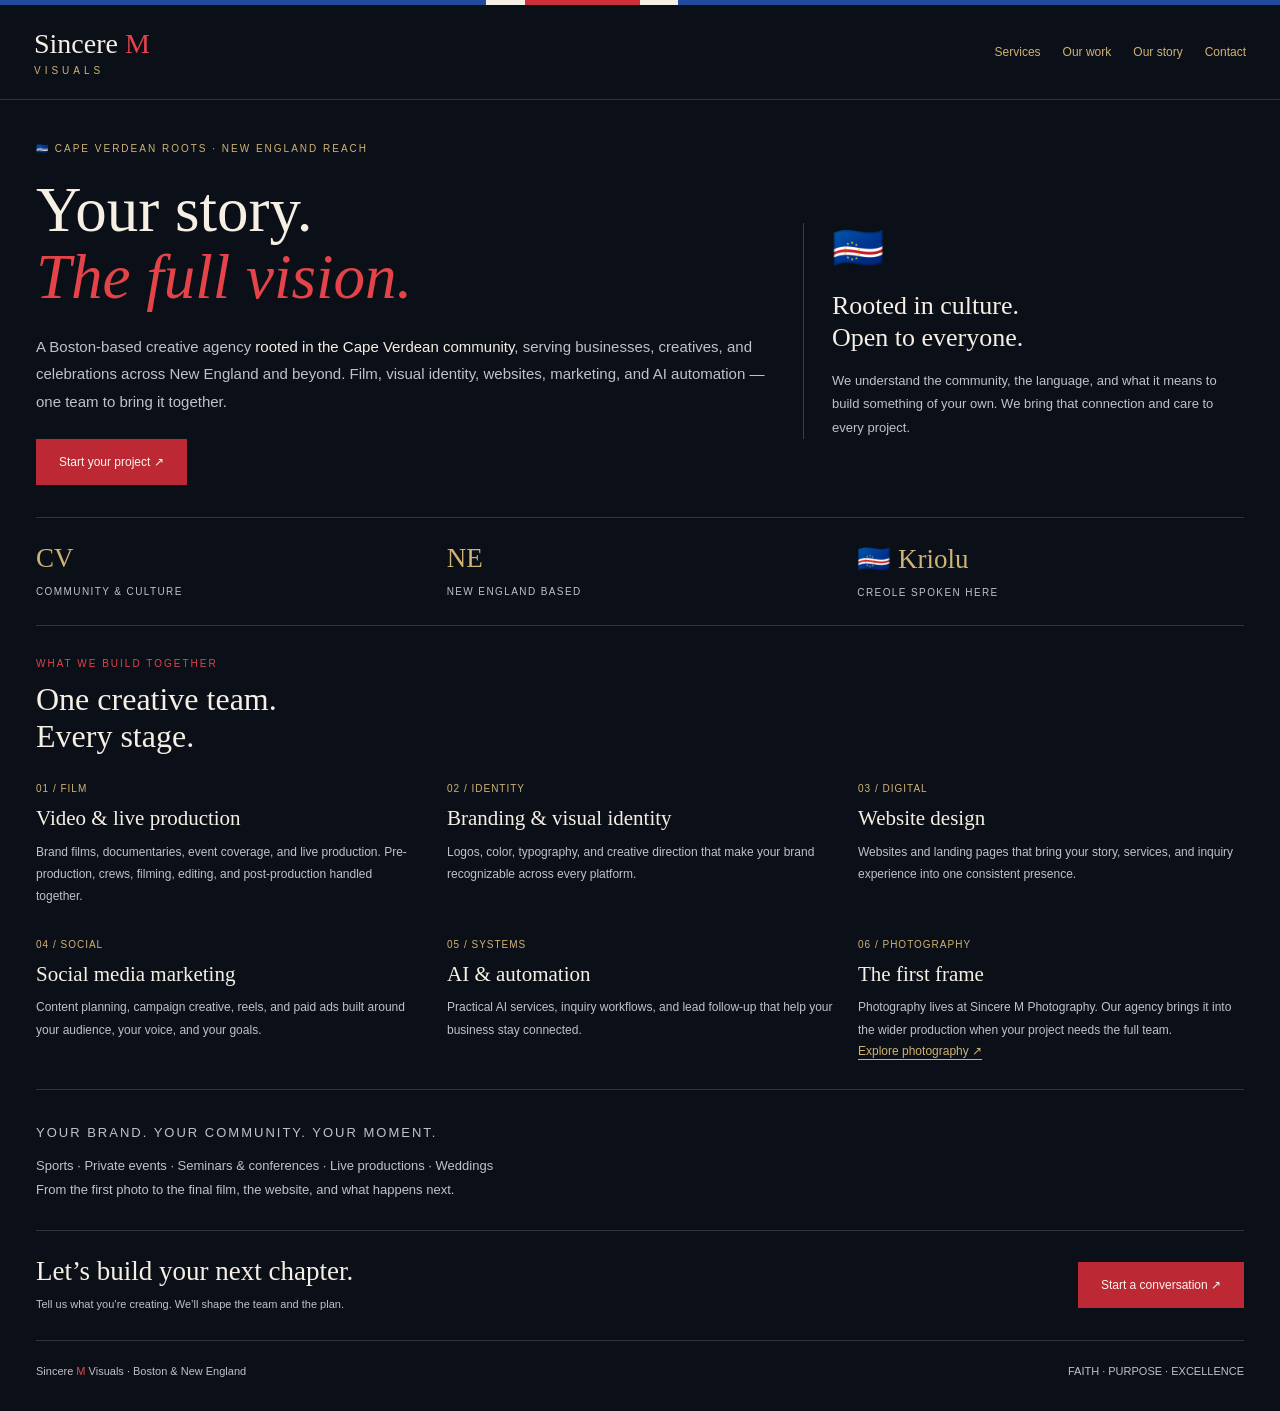
==== commit abc42dc4: "Publish approved Cape Verdean Sincere M Visuals homepage" ====
--- a/sinceremvisuals/index.html
+++ b/sinceremvisuals/index.html
@@ -1,121 +1,31 @@
 <!doctype html>
-<html lang="en">
-<head>
-<meta charset="utf-8">
-<meta name="viewport" content="width=device-width,initial-scale=1,viewport-fit=cover">
-<title>Sincere M Visuals | Boston Marketing, Web and Media Agency</title>
-<meta name="description" content="Sincere M Visuals is a Boston agency for brand strategy, websites, funnels, paid ads, film and sports media.">
-<link rel="canonical" href="https://www.sinceremvisuals.com/">
-<meta property="og:title" content="Sincere M Visuals | Boston Marketing, Web and Media Agency">
-<meta property="og:description" content="Sincere M Visuals is a Boston agency for brand strategy, websites, funnels, paid ads, film and sports media.">
-<meta property="og:type" content="website">
-<meta property="og:image" content="https://www.sinceremvisuals.com/img/portrait.jpg">
-<meta name="theme-color" content="#0B0B0C">
-<link rel="icon" href="img/logo.png">
-<link rel="preconnect" href="https://fonts.googleapis.com"><link rel="preconnect" href="https://fonts.gstatic.com" crossorigin><link rel="stylesheet" href="https://fonts.googleapis.com/css2?family=Cormorant+Garamond:ital,wght@0,500;0,600;0,700;1,500;1,600&family=DM+Sans:wght@400;500;700&display=swap">
-<link rel="stylesheet" href="css/style.css">
-</head>
-<body>
-<a class="skip" href="#main">Skip to content</a>
+<html lang="en"><head><meta charset="utf-8"><meta name="viewport" content="width=device-width, initial-scale=1"><title>Sincere M Visuals | Film, Marketing & AI | Boston</title><meta name="description" content="A Boston-based creative agency rooted in the Cape Verdean community. Film, live production, visual identity, websites, social media marketing and AI automation."><style>body{margin:0;background:#0b1018}#cv-agency{max-width:1440px;margin:auto}#cv-agency nav a{text-decoration:none}#cv-agency nav a:hover{text-decoration:underline}</style></head><body>
+<style>
+#cv-agency{--red:#e34349;--gold:#d0b273;--paper:#f5efe4;--muted:#c1c1c7;background:#0b1018;color:var(--paper);font-family:Arial,sans-serif}#cv-agency *{box-sizing:border-box}#cv-agency .stripe{height:5px;background:linear-gradient(90deg,#234b9b 0 38%,#f5efe4 38% 41%,#ce303b 41% 50%,#f5efe4 50% 53%,#234b9b 53%)}#cv-agency header{padding:23px 34px;display:flex;justify-content:space-between;gap:22px;align-items:center;border-bottom:1px solid #303540;flex-wrap:wrap}#cv-agency .logo{font:28px Georgia,serif}#cv-agency .logo b{color:var(--red);font-weight:400}#cv-agency .logo small{display:block;color:var(--gold);font:10px Arial,sans-serif;letter-spacing:4px;margin-top:5px}#cv-agency nav{display:flex;gap:22px;font-size:12px;color:var(--muted)}#cv-agency main{padding:43px 36px 30px}#cv-agency .kicker{font-size:10px;letter-spacing:2px;color:var(--gold);margin:0 0 23px}#cv-agency .hero{display:grid;grid-template-columns:1.25fr .75fr;gap:32px;align-items:center}#cv-agency h1{font:400 clamp(40px,5.4vw,63px)/1.06 Georgia,serif;margin:0 0 22px}#cv-agency h1 em{color:var(--red)}#cv-agency .lede{font-size:15px;line-height:1.85;color:var(--muted);margin:0 0 23px}#cv-agency .lede strong{color:var(--paper);font-weight:400}#cv-agency a{font-size:12px;color:var(--gold);text-underline-offset:4px}#cv-agency .button{background:#bc2833;color:#fff5ee;padding:16px 23px;display:inline-block;text-decoration:none}#cv-agency .hero-side{border-left:1px solid #3b3d40;padding-left:28px}#cv-agency .flag{font-size:42px;margin-bottom:18px}#cv-agency .hero-side h2{font:400 26px/1.25 Georgia,serif;margin:0 0 14px}#cv-agency .hero-side p{font-size:13px;line-height:1.8;color:var(--muted);margin:0}#cv-agency .identity{display:grid;grid-template-columns:repeat(3,1fr);gap:24px;padding:25px 0;border-top:1px solid #303540;border-bottom:1px solid #303540;margin:32px 0}#cv-agency .identity strong{display:block;font:27px Georgia,serif;color:var(--gold);font-weight:400;margin-bottom:7px}#cv-agency .identity span{font-size:10px;letter-spacing:1.4px;color:var(--muted)}#cv-agency .section-label{font-size:10px;letter-spacing:2px;color:var(--red);margin:0 0 12px}#cv-agency .section-title{font:400 32px/1.15 Georgia,serif;margin:0 0 24px}#cv-agency .services{display:grid;grid-template-columns:repeat(3,minmax(0,1fr));gap:27px 25px}#cv-agency .service .index{font-size:10px;letter-spacing:1px;color:var(--gold)}#cv-agency h3{font:400 21px/1.25 Georgia,serif;margin:9px 0}#cv-agency .service p{font-size:12px;line-height:1.85;color:var(--muted);margin:0}#cv-agency .coverage{border-top:1px solid #303540;margin-top:30px;padding-top:23px}#cv-agency .coverage p{font-size:13px;line-height:1.9;color:var(--muted);margin:8px 0 0}#cv-agency .closing{margin-top:27px;padding:25px 0;border-top:1px solid #303540;display:flex;justify-content:space-between;gap:20px;align-items:center;flex-wrap:wrap}#cv-agency .closing h2{font:400 27px Georgia,serif;margin:0 0 8px}#cv-agency .closing p,#cv-agency footer{font-size:11px;line-height:1.8;color:var(--muted);margin:0}#cv-agency footer{border-top:1px solid #303540;padding-top:21px;display:flex;justify-content:space-between;gap:18px;flex-wrap:wrap}#cv-agency a:focus-visible{outline:2px solid var(--gold);outline-offset:5px}@media(max-width:650px){#cv-agency header{padding:22px}#cv-agency main{padding:30px 24px}#cv-agency nav{gap:14px;flex-wrap:wrap}#cv-agency .hero{grid-template-columns:1fr}#cv-agency .hero-side{padding-left:20px}#cv-agency .services{grid-template-columns:1fr 1fr}#cv-agency .identity{gap:15px}#cv-agency .identity strong{font-size:23px}}@media(max-width:410px){#cv-agency .services{grid-template-columns:1fr}#cv-agency .identity{grid-template-columns:1fr}}
+</style>
+<div id="cv-agency" aria-label="Cape Verdean inspired Sincere M Visuals agency concept">
+ <div class="stripe"></div>
+ <header><div class="logo">Sincere <b>M</b><small>VISUALS</small></div><nav aria-label="Concept navigation"><a href="services.html">Services</a><a href="work.html">Our work</a><a href="about.html">Our story</a><a href="contact.html">Contact</a></nav></header>
+ <main>
+  <p class="kicker">🇨🇻 CAPE VERDEAN ROOTS · NEW ENGLAND REACH</p>
+  <div class="hero">
+   <div><h1>Your story.<br><em>The full vision.</em></h1><p class="lede">A Boston-based creative agency <strong>rooted in the Cape Verdean community</strong>, serving businesses, creatives, and celebrations across New England and beyond. Film, visual identity, websites, marketing, and AI automation — one team to bring it together.</p><a class="button" href="contact.html" >Start your project ↗</a></div>
+   <div class="hero-side"><div class="flag" aria-label="Cape Verde flag">🇨🇻</div><h2>Rooted in culture.<br>Open to everyone.</h2><p>We understand the community, the language, and what it means to build something of your own. We bring that connection and care to every project.</p></div>
+  </div>
+  <div class="identity"><div><strong>CV</strong><span>COMMUNITY &amp; CULTURE</span></div><div><strong>NE</strong><span>NEW ENGLAND BASED</span></div><div><strong>🇨🇻 Kriolu</strong><span>CREOLE SPOKEN HERE</span></div></div>
+  <p class="section-label">WHAT WE BUILD TOGETHER</p><h2 class="section-title">One creative team.<br>Every stage.</h2>
+  <div class="services">
+   <section class="service"><span class="index">01 / FILM</span><h3>Video &amp; live production</h3><p>Brand films, documentaries, event coverage, and live production. Pre-production, crews, filming, editing, and post-production handled together.</p></section>
+   <section class="service"><span class="index">02 / IDENTITY</span><h3>Branding &amp; visual identity</h3><p>Logos, color, typography, and creative direction that make your brand recognizable across every platform.</p></section>
+   <section class="service"><span class="index">03 / DIGITAL</span><h3>Website design</h3><p>Websites and landing pages that bring your story, services, and inquiry experience into one consistent presence.</p></section>
+   <section class="service"><span class="index">04 / SOCIAL</span><h3>Social media marketing</h3><p>Content planning, campaign creative, reels, and paid ads built around your audience, your voice, and your goals.</p></section>
+   <section class="service"><span class="index">05 / SYSTEMS</span><h3>AI &amp; automation</h3><p>Practical AI services, inquiry workflows, and lead follow-up that help your business stay connected.</p></section>
+   <section class="service"><span class="index">06 / PHOTOGRAPHY</span><h3>The first frame</h3><p>Photography lives at Sincere M Photography. Our agency brings it into the wider production when your project needs the full team.</p><a href="https://www.sinceremphotography.com/" target="_blank" rel="noopener noreferrer">Explore photography ↗</a></section>
+  </div>
+  <section class="coverage"><p class="section-label">YOUR BRAND. YOUR COMMUNITY. YOUR MOMENT.</p><p>Sports · Private events · Seminars &amp; conferences · Live productions · Weddings<br>From the first photo to the final film, the website, and what happens next.</p></section>
+  <div class="closing"><div><h2>Let’s build your next chapter.</h2><p>Tell us what you’re creating. We’ll shape the team and the plan.</p></div><a class="button" href="contact.html" >Start a conversation ↗</a></div>
+  <footer><span>Sincere <span style="color:var(--red)">M</span> Visuals · Boston &amp; New England</span><span>FAITH · PURPOSE · EXCELLENCE</span></footer>
+ </main>
+</div>
 
-<header class="site"><div class="wrap">
-  <a class="brand" href="index.html" aria-label="Sincere M Visuals home"><b>Sincere M</b><small>Visuals</small></a>
-  <button class="menu-btn" id="menu-btn" type="button" aria-expanded="false" aria-controls="main-nav">Menu</button>
-  <nav class="main" id="main-nav" aria-label="Primary"><a href="index.html" aria-current="page">Home</a><a href="work.html">Work</a><a href="services.html">Services</a><a href="about.html">About</a><a href="contact.html">Contact</a><a class="btn small nav-cta" href="contact.html" style="color:#0B0B0C">Start a project</a></nav>
-</div></header>
-<main id="main">
-
-<section class="hero"><div class="wrap">
-  <div>
-    <p class="eyebrow">Agency · Marketing · Media · Film</p>
-    <h1>Stories with purpose. <em>Visuals with impact.</em></h1>
-    <p class="lede">Sincere M Visuals is a Boston agency for brand strategy, websites, funnels, paid ads and film. We build the visual identity, the content and the systems that bring in clients.</p>
-    <div class="row"><a class="btn" href="contact.html">Start a project</a><a class="btn ghost" href="work.html">See the work</a></div>
-    <p class="where">Filmmaker · Creative Director · Actor. Boston based.</p>
-  </div>
-  <div class="frame"><img src="img/portrait.jpg" alt="Sincere M in a black suit holding a camera with a flash" width="900" height="1200"></div>
-</div></section>
-<div class="facts">
-  <div><b>Growth</b>client acquisition and paid ads</div>
-  <div><b>Websites</b>designed and built to convert</div>
-  <div><b>Film</b>documentary, brand video and reels</div>
-  <div><b>Sports</b>game-day and event reels</div>
-</div>
-<div class="ticker" aria-hidden="true"><div class="tk"><span>Client acquisition</span><span>Visual identity</span><span>Websites</span><span>Funnels</span><span>Paid ads</span><span>Click-through rate</span><span>AI automations</span><span>Film and reels</span><span>Sports media</span><span>Client acquisition</span><span>Visual identity</span><span>Websites</span><span>Funnels</span><span>Paid ads</span><span>Click-through rate</span><span>AI automations</span><span>Film and reels</span><span>Sports media</span></div></div>
-
-<section class="band paper"><div class="wrap">
-  <div class="band-head"><p class="eyebrow">What the agency does</p><h2>Strategy, content and systems that bring in clients.</h2>
-    <p class="lede">One team for the brand, the website, the video and the ads, so everything works together.</p></div>
-  <div class="grid g3">
-    <article class="door"><h3>Growth and marketing</h3><p>Client acquisition built on a clear message and a measurable funnel.</p><ul><li>Brand strategy and positioning</li><li>Funnels and landing pages</li><li>Paid ads, tracked by click-through rate and cost per lead</li></ul></article>
-    <article class="door"><h3>Websites and identity</h3><p>A visual identity and a website that look like one brand.</p><ul><li>Visual identity and style guides</li><li>Website design and build</li><li>AI automations for lead follow-up</li></ul></article>
-    <article class="door"><h3>Film, reels and sports</h3><p>Cinematic content shot once and cut for every platform.</p><ul><li>Documentary and brand films</li><li>Reels, Shorts and TikTok</li><li>Sports and event media</li></ul></article>
-  </div>
-  <div class="row" style="margin-top:36px"><a class="btn" href="services.html">See all services</a></div>
-</div></section>
-
-<section class="band"><div class="wrap">
-  <div class="band-head"><p class="eyebrow">Reels</p><h2>Watch the reel.</h2>
-    <p class="lede">A cut from the 1997 documentary. Tap play.</p></div>
-  <div class="reels"><article class="reel"><div class="rwrap"><button type="button" class="rplay" data-src="img/reel-1997-quote.mp4" data-poster="img/cover-1997-quote.jpg" aria-label="Play reel: “Absolutely not, Mom.”"><img src="img/cover-1997-quote.jpg" alt="Reel cover: “Absolutely not, Mom.”" loading="lazy"><i aria-hidden="true"></i></button></div><p><b>1997 · In his own words</b><br>Jorge M. DePina, from the documentary 1997: A Case of Failed Justice.</p></article></div>
-  <div class="row" style="margin-top:36px"><a class="btn ghost" href="work.html">View all work</a></div>
-</div></section>
-
-<section class="band alt gstack" id="stack" data-inview><div class="wrap">
-  <div class="band-head"><p class="eyebrow">The growth stack</p><h2>Everything it takes to win clients online.</h2>
-    <p class="lede">Visual identity gets you remembered. Funnels turn attention into inquiries. Ads put it in front of buyers. Automations follow up so no lead goes cold.</p></div>
-  <div class="grid g4 tiles">
-    <article class="tile"><div class="viz v-id" aria-hidden="true"><i></i><i></i><i></i><i></i><b>Aa</b></div><h3>Visual identity</h3><p>Logo, color, type and a style guide, applied the same way on every page and post.</p></article>
-    <article class="tile"><div class="viz v-fun" aria-hidden="true"><i style="--w:100%"></i><i style="--w:72%"></i><i style="--w:46%"></i><i style="--w:24%"><u>Client</u></i></div><h3>Funnels</h3><p>Landing pages and lead capture that move a visitor from first click to booked call.</p></article>
-    <article class="tile"><div class="viz v-ctr" aria-hidden="true"><svg viewBox="0 0 100 100"><circle class="trk" cx="50" cy="50" r="40"/><circle class="arc" cx="50" cy="50" r="40" pathLength="100"/></svg><b>CTR</b></div><h3>Paid ads</h3><p>We run the ads and track click-through rate, cost per lead and conversion every week.</p></article>
-    <article class="tile"><div class="viz v-auto" aria-hidden="true"><span>Lead</span><em></em><span>Reply</span><em></em><span>Booked</span></div><h3>AI automations</h3><p>Instant replies, reminders and follow-ups that run in the background while you work.</p></article>
-  </div>
-  <p class="fine" style="margin-top:22px;opacity:.7">Graphics are illustrations of how each part works, not client results.</p>
-</div></section>
-
-<section class="band paper engine" id="engine"><div class="wrap">
-  <div class="band-head"><p class="eyebrow">The Sincere M method</p><h2>One idea. Built once, launched everywhere.</h2>
-    <p class="lede">Strategy sets the target, the shoot captures it, the edit cuts it for every screen, and the ads and funnels turn views into clients. Tap a step.</p></div>
-  <div class="pipe" data-pipe>
-    <svg class="pipe-svg" viewBox="0 0 1000 120" preserveAspectRatio="none" aria-hidden="true"><path class="pl-base" d="M40 60 H960"/><path class="pl-fill" d="M40 60 H960" pathLength="100"/></svg>
-    <ol class="steps5">
-      <li><button type="button" class="node on" data-i="0"><i>1</i><b>Strategy</b></button></li>
-      <li><button type="button" class="node" data-i="1"><i>2</i><b>Shoot</b></button></li>
-      <li><button type="button" class="node" data-i="2"><i>3</i><b>Cut</b></button></li>
-      <li><button type="button" class="node" data-i="3"><i>4</i><b>Launch</b></button></li>
-      <li><button type="button" class="node" data-i="4"><i>5</i><b>Optimize</b></button></li>
-    </ol>
-    <p class="pipe-cap" aria-live="polite" data-cap></p>
-  </div>
-  <div class="stage">
-    <div class="formats live" aria-hidden="true"><div class="fr v"><b>9:16</b><em>Reels</em></div><div class="fr s"><b>1:1</b><em>Feed</em></div><div class="fr w"><b>16:9</b><em>YouTube</em></div><span class="beam"></span></div>
-    <div class="reach" aria-hidden="true"><span class="core">Your<br>brand</span><span class="ring r1"></span><span class="ring r2"></span><span class="ring r3"></span>
-      <span class="orb o1">Reels</span><span class="orb o2">TikTok</span><span class="orb o3">Shorts</span><span class="orb o4">Feed</span><span class="orb o5">YouTube</span></div>
-    <div class="meter" aria-hidden="true"><p class="eyebrow" style="margin:0 0 10px">Illustration: a campaign ramping up</p>
-      <div class="bars"><i style="--h:22%"></i><i style="--h:34%"></i><i style="--h:30%"></i><i style="--h:48%"></i><i style="--h:62%"></i><i style="--h:58%"></i><i style="--h:78%"></i><i style="--h:92%"></i></div>
-      <svg viewBox="0 0 200 60" class="trend" preserveAspectRatio="none"><polyline points="0,52 28,44 56,46 84,32 112,24 140,26 168,12 200,4" pathLength="100"/></svg></div>
-  </div>
-  <div class="counts"><div><b data-count="1">0</b><span>shoot</span></div><div><b data-count="3">0</b><span>formats</span></div><div><b data-count="5">0</b><span>platforms</span></div><div><b data-count="1">0</b><span>brand voice</span></div></div>
-</div></section>
-
-<section class="band alt cta"><div class="wrap">
-  <p class="eyebrow">Ready when you are</p><h2>Let’s build something that matters.</h2><p class="lede" style="margin-inline:auto">Tell me about your project, campaign or season.</p>
-  <div class="row"><a class="btn" href="contact.html">Start a project</a></div>
-</div></section>
-</main>
-<footer class="site"><div class="wrap">
-  <div class="cols">
-    <div><a class="brand" href="index.html"><b>Sincere M</b><small>Visuals</small></a>
-      <p style="margin-top:16px">Film, marketing and media. A Boston marketing and media agency. Brand strategy, websites, funnels, paid ads, film and sports media. Serving New England and beyond.</p>
-      <p class="faith">Faith · Purpose · Excellence</p></div>
-    <div><h4>Explore</h4><ul><li><a href="work.html">Work</a></li><li><a href="services.html">Services</a></li><li><a href="about.html">About</a></li><li><a href="contact.html">Contact</a></li></ul></div>
-    <div><h4>Get in touch</h4><ul><li><a href="contact.html">Start a project</a></li><li><a href="contact.html">Send an inquiry</a></li><li>sinceremirandaphotographs@gmail.com</li></ul>
-      <h4 style="margin-top:22px">Sister site</h4><p style="font-size:14px;margin:0">All photography, including portraits and the Cape Verde World Cup gallery, lives at Sincere M Photography. <a href="https://www.sinceremphotography.com" target="_blank" rel="noopener">sinceremphotography.com</a></p></div>
-  </div>
-  <div class="legal"><span>© <span data-year>2026</span> Sincere M Visuals</span><span>Trust in God. Proverbs 16:3.</span></div>
-</div></footer>
-<script>window.SITE={email:"sinceremirandaphotographs@gmail.com",formEndpoint:""};</script>
-<script src="js/site.js"></script>
-
-</body>
-</html>
+</body></html>
